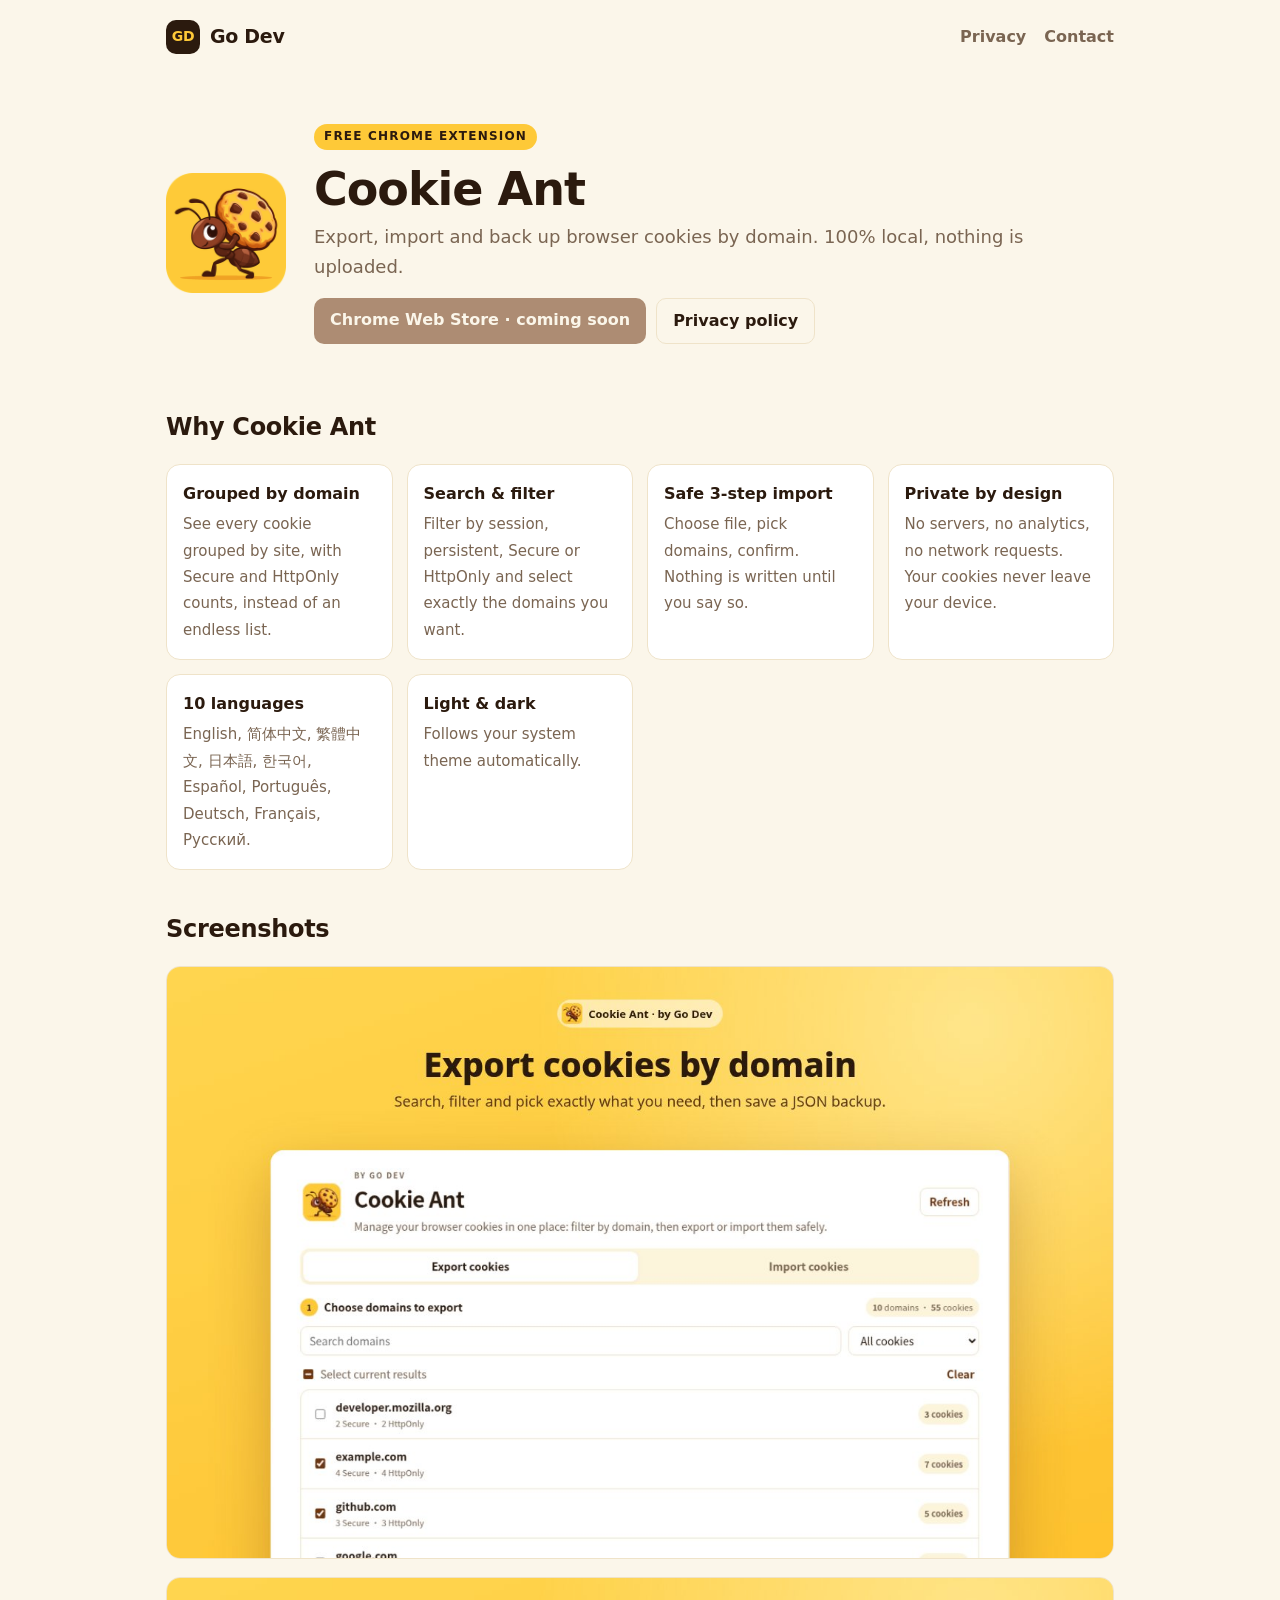
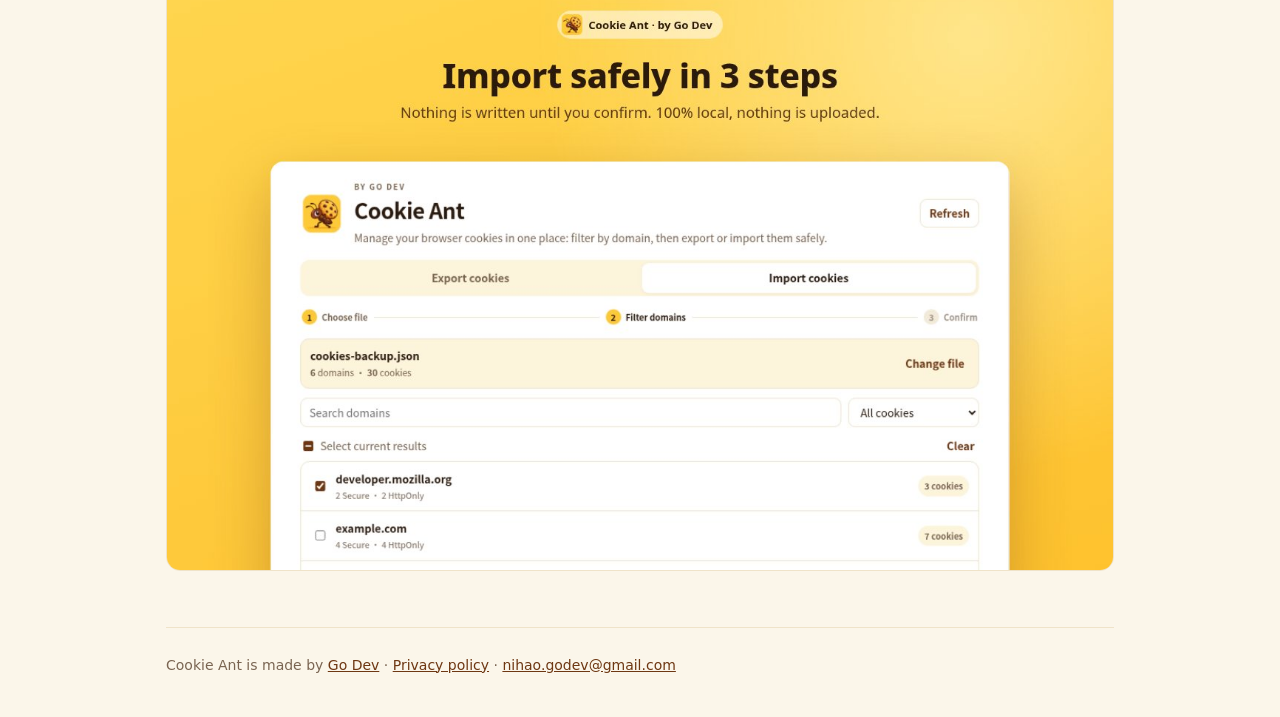
==== cookie-ant/index.html @ fe22927f "Go Dev site with Cookie Ant page and privacy policy" ====
<!doctype html>
<html lang="en">
<head>
  <meta charset="UTF-8">
  <meta name="viewport" content="width=device-width, initial-scale=1.0">
  <title>Cookie Ant – Export &amp; Import Cookies</title>
  <meta name="description" content="Cookie Ant is a free Chrome extension to export, import and back up cookies by domain. 100% local, nothing uploaded. By Go Dev.">
  <meta property="og:title" content="Cookie Ant – Export & Import Cookies">
  <meta property="og:description" content="Export, import and back up cookies by domain. 100% local. By Go Dev.">
  <meta property="og:image" content="https://nihao-godev.github.io/assets/og-cookie-ant.jpg">
  <link rel="icon" href="../assets/cookie-ant.png">
  <link rel="stylesheet" href="../assets/site.css">
</head>
<body>
<div class="wrap">
  <header class="nav">
    <a class="logo" href="../"><b>GD</b>Go Dev</a>
    <nav><a href="privacy.html">Privacy</a><a href="mailto:nihao.godev@gmail.com">Contact</a></nav>
  </header>

  <section class="product-hero">
    <img src="../assets/cookie-ant.png" alt="Cookie Ant logo">
    <div>
      <span class="eyebrow">Free Chrome extension</span>
      <h1 style="margin:0 0 8px;font-size:clamp(32px,5vw,46px);letter-spacing:-1px;line-height:1.1">Cookie Ant</h1>
      <p style="margin:0 0 16px;color:var(--muted);font-size:18px">Export, import and back up browser cookies by domain. 100% local, nothing is uploaded.</p>
      <div class="btns"><a id="install" class="btn disabled" href="#">Chrome Web Store · coming soon</a><a class="btn ghost" href="privacy.html">Privacy policy</a></div>
    </div>
  </section>

  <h2>Why Cookie Ant</h2>
  <ul class="features">
    <li><b>Grouped by domain</b><span>See every cookie grouped by site, with Secure and HttpOnly counts, instead of an endless list.</span></li>
    <li><b>Search &amp; filter</b><span>Filter by session, persistent, Secure or HttpOnly and select exactly the domains you want.</span></li>
    <li><b>Safe 3-step import</b><span>Choose file, pick domains, confirm. Nothing is written until you say so.</span></li>
    <li><b>Private by design</b><span>No servers, no analytics, no network requests. Your cookies never leave your device.</span></li>
    <li><b>10 languages</b><span>English, 简体中文, 繁體中文, 日本語, 한국어, Español, Português, Deutsch, Français, Русский.</span></li>
    <li><b>Light &amp; dark</b><span>Follows your system theme automatically.</span></li>
  </ul>

  <h2>Screenshots</h2>
  <div class="shots">
    <img src="../assets/cookie-ant-export.jpg" alt="Exporting cookies by domain" loading="lazy">
    <img src="../assets/cookie-ant-import.jpg" alt="Importing cookies in three steps" loading="lazy">
  </div>

  <footer>Cookie Ant is made by <a href="../">Go Dev</a> · <a href="privacy.html">Privacy policy</a> · <a href="mailto:nihao.godev@gmail.com">nihao.godev@gmail.com</a></footer>
</div>
</body>
</html>
---- assets/site.css ----
:root{--bg:#fbf6ea;--card:#fff;--ink:#2b1a0e;--muted:#7a6552;--line:#efe3c9;--accent:#6e3712;--brand:#fec938;--soft:#fdf4dc}
@media (prefers-color-scheme:dark){:root{--bg:#16110c;--card:#211912;--ink:#f6ecdf;--muted:#b5a18c;--line:#3a2d21;--accent:#fec938;--soft:#2b2118}}
*{box-sizing:border-box}
body{margin:0;background:var(--bg);color:var(--ink);font:16px/1.65 system-ui,-apple-system,"Segoe UI","Noto Sans","Noto Sans SC",sans-serif}
a{color:var(--accent)}
.wrap{max-width:980px;margin:0 auto;padding:0 16px}
header.nav{display:flex;align-items:center;justify-content:space-between;padding:20px 0}
.logo{display:flex;align-items:center;gap:10px;color:var(--ink);text-decoration:none;font-weight:800;font-size:19px;letter-spacing:-.3px}
.logo b{display:grid;place-items:center;width:34px;height:34px;border-radius:10px;background:var(--ink);color:var(--brand);font-size:14px}
.nav nav a{margin-left:18px;color:var(--muted);text-decoration:none;font-weight:600}
.nav nav a:hover{color:var(--accent)}
.hero{padding:56px 0 40px}
.hero h1{margin:0 0 12px;font-size:clamp(34px,6vw,54px);line-height:1.08;letter-spacing:-1px}
.hero p{margin:0;max-width:620px;color:var(--muted);font-size:19px}
.eyebrow{display:inline-block;margin-bottom:14px;padding:3px 10px;border-radius:999px;background:var(--brand);color:#2b1a0e;font-size:12px;font-weight:800;letter-spacing:1.2px;text-transform:uppercase}
h2{margin:40px 0 16px;font-size:24px;letter-spacing:-.3px}
.grid{display:grid;grid-template-columns:repeat(auto-fill,minmax(280px,1fr));gap:18px}
.card{display:flex;flex-direction:column;gap:12px;padding:22px;border:1px solid var(--line);border-radius:18px;background:var(--card)}
.card .head{display:flex;align-items:center;gap:14px}
.card img{width:64px;height:64px}
.card h3{margin:0;font-size:20px}
.card p{margin:0;color:var(--muted)}
.btns{display:flex;flex-wrap:wrap;gap:10px;margin-top:auto}
.btn{display:inline-block;padding:9px 16px;border-radius:10px;background:var(--accent);color:var(--bg);font-weight:800;text-decoration:none}
.btn.ghost{background:transparent;border:1px solid var(--line);color:var(--ink)}
.btn.disabled{opacity:.55;pointer-events:none}
.features{display:grid;grid-template-columns:repeat(auto-fill,minmax(220px,1fr));gap:14px;padding:0;list-style:none}
.features li{padding:16px;border:1px solid var(--line);border-radius:14px;background:var(--card)}
.features b{display:block;margin-bottom:4px}
.features span{color:var(--muted);font-size:15px}
.shots img{display:block;width:100%;height:auto;margin-bottom:18px;border-radius:14px;border:1px solid var(--line)}
.product-hero{display:flex;align-items:center;gap:28px;padding:48px 0 24px}
.product-hero img{width:120px;height:120px;flex:none}
footer{margin-top:56px;padding:26px 0 40px;border-top:1px solid var(--line);color:var(--muted);font-size:14px}
@media (max-width:600px){.product-hero{flex-direction:column;align-items:flex-start}.nav nav a{margin-left:12px}}
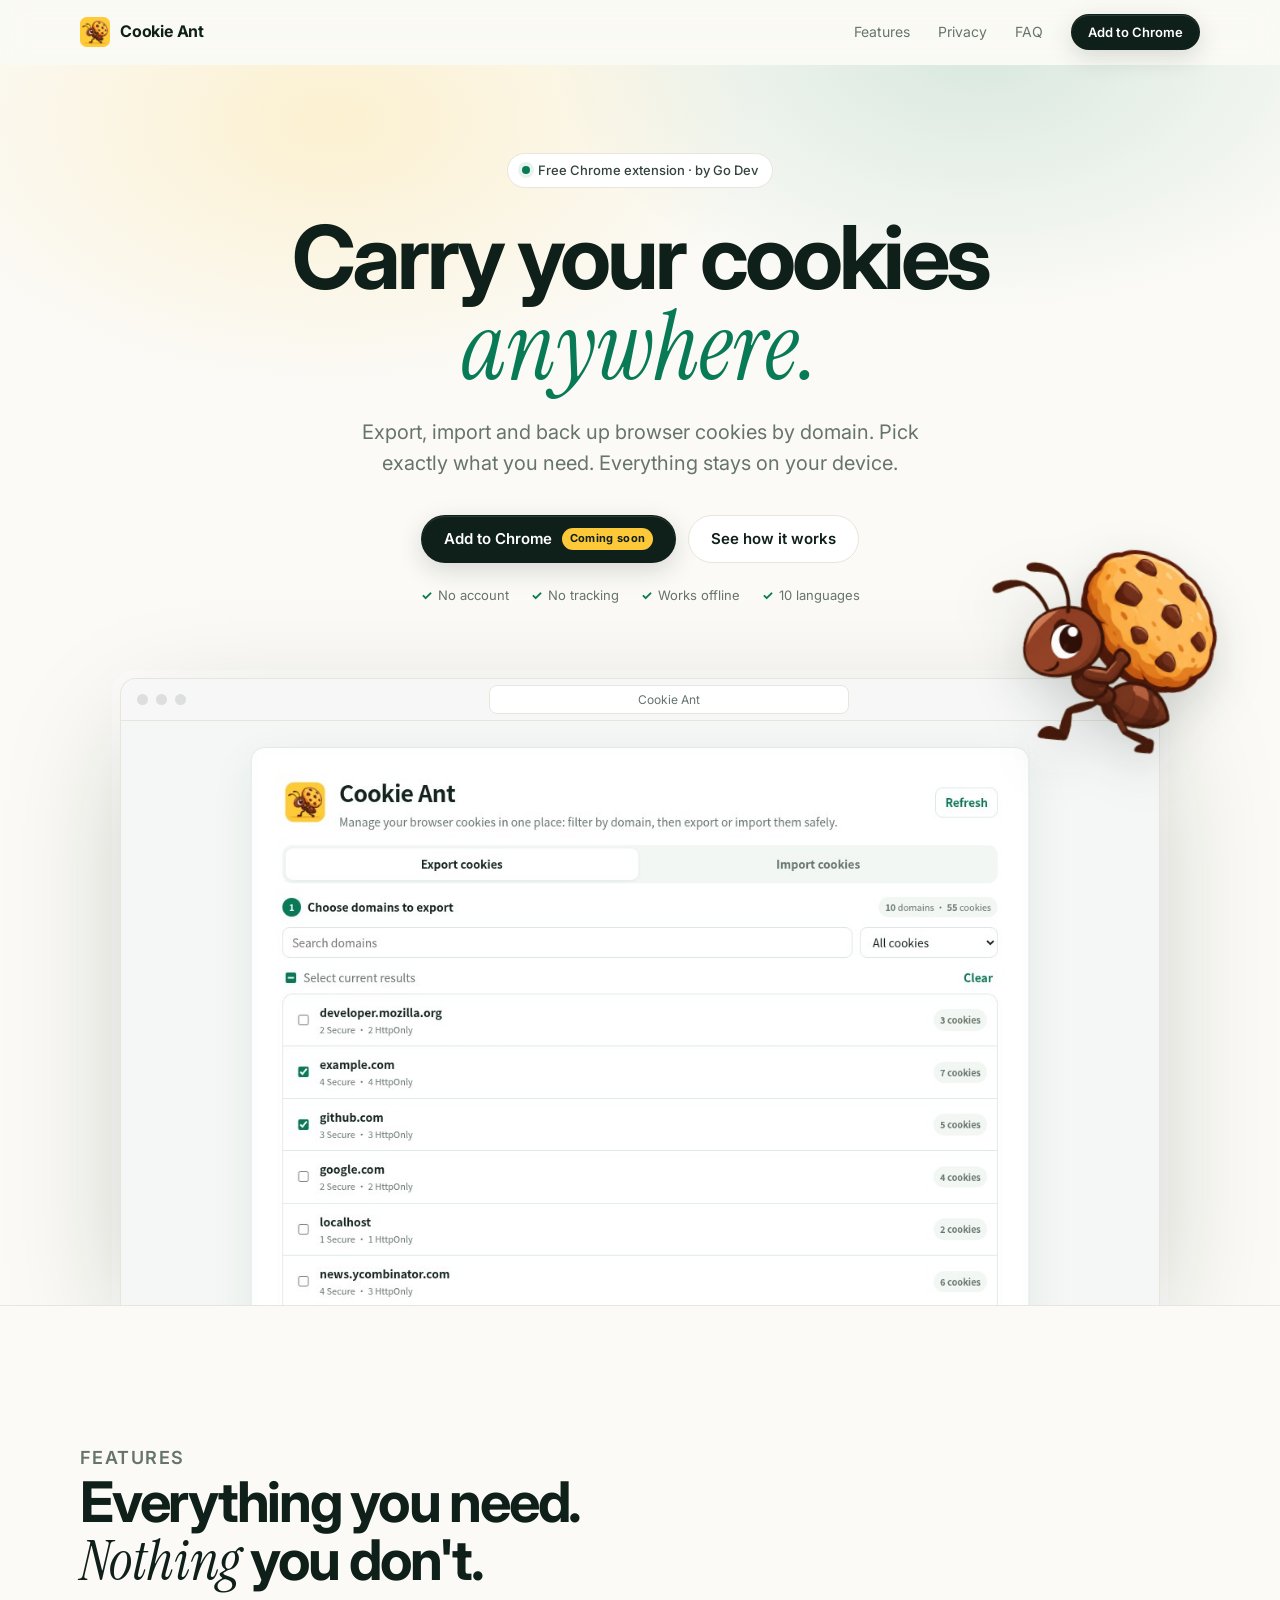
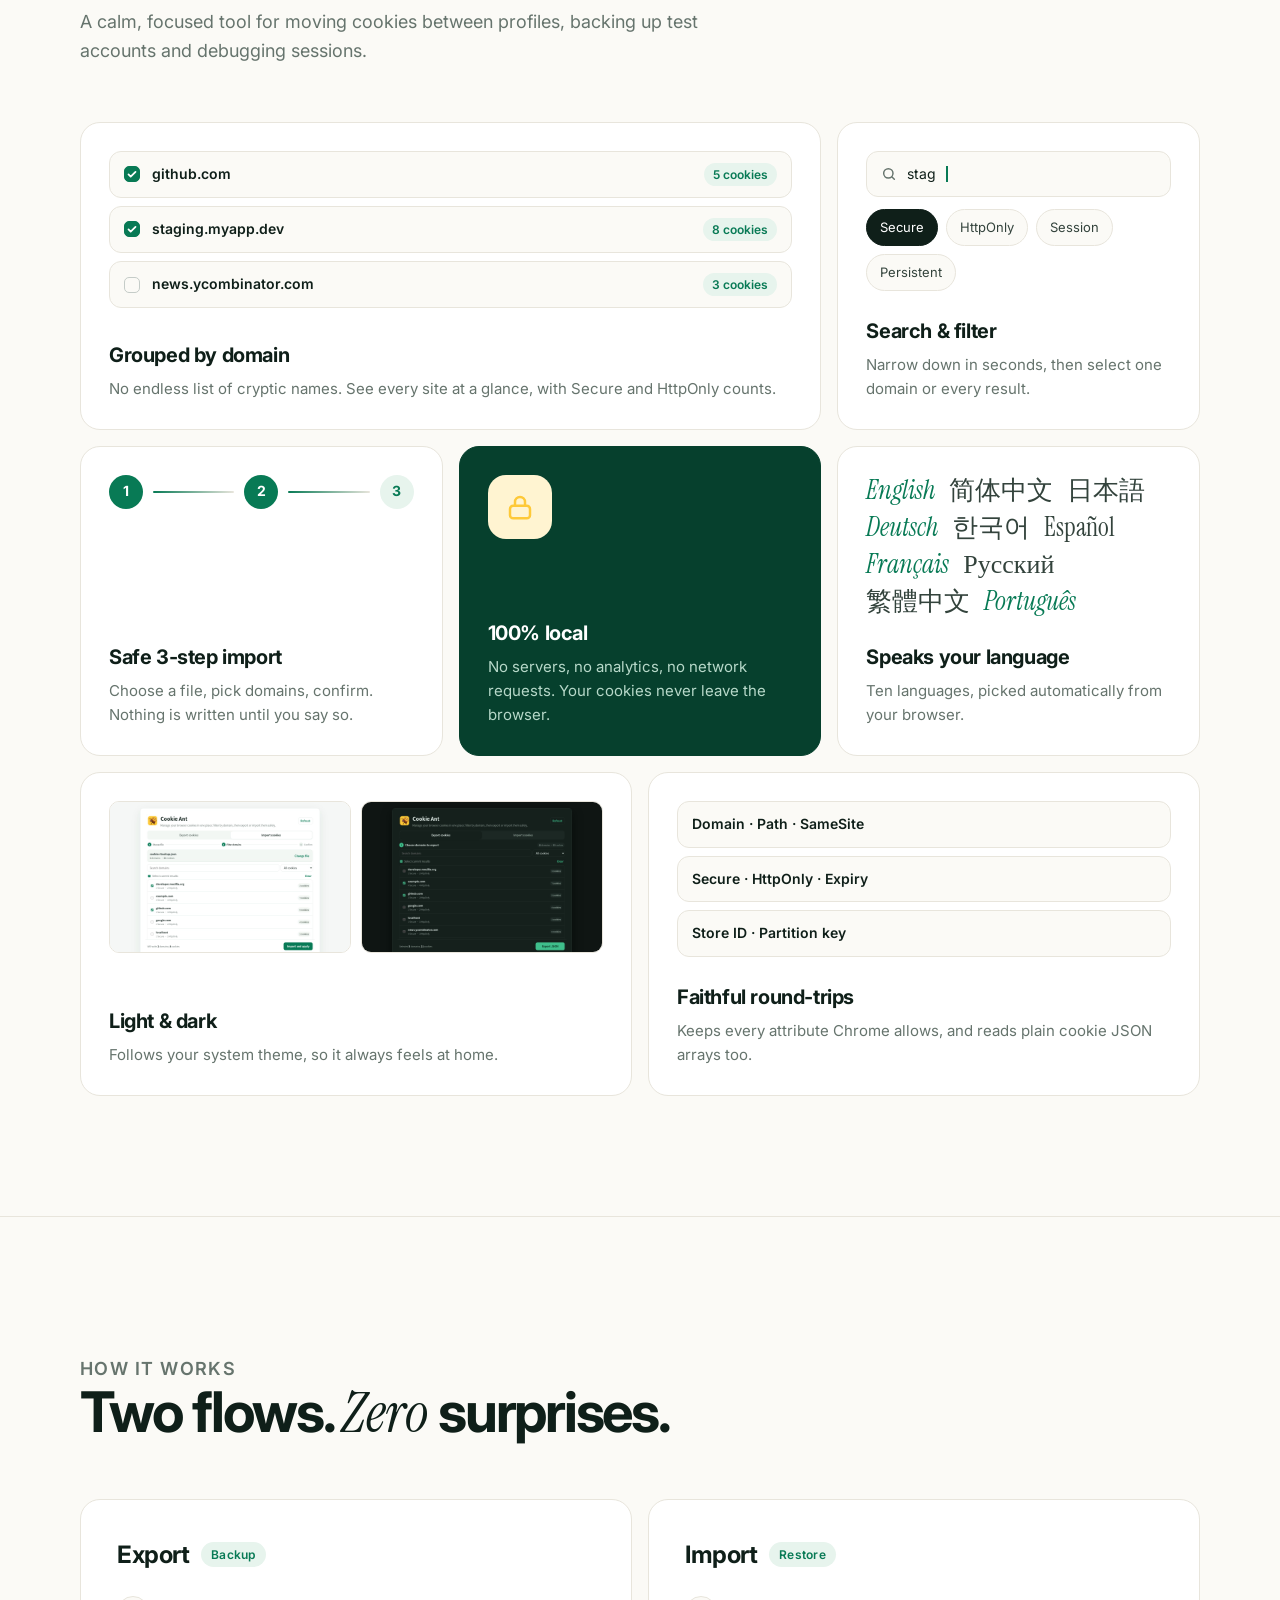
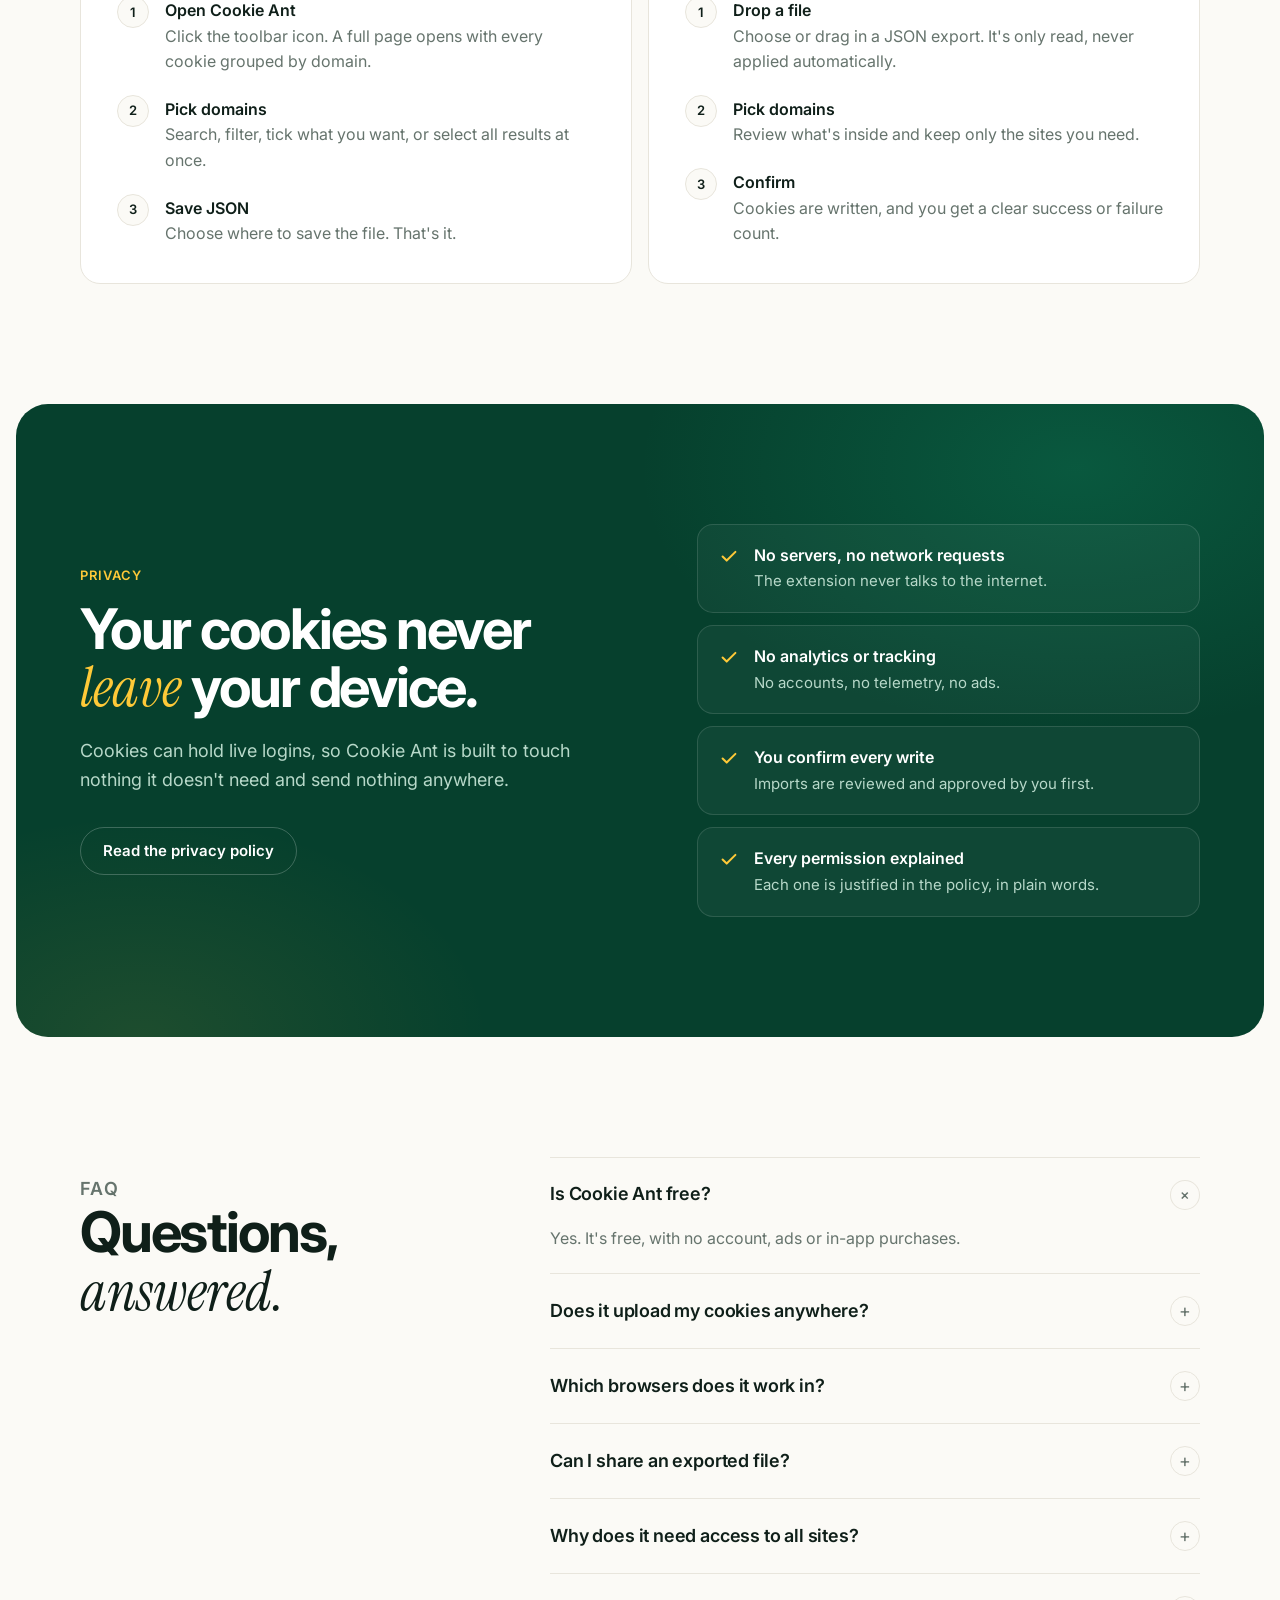
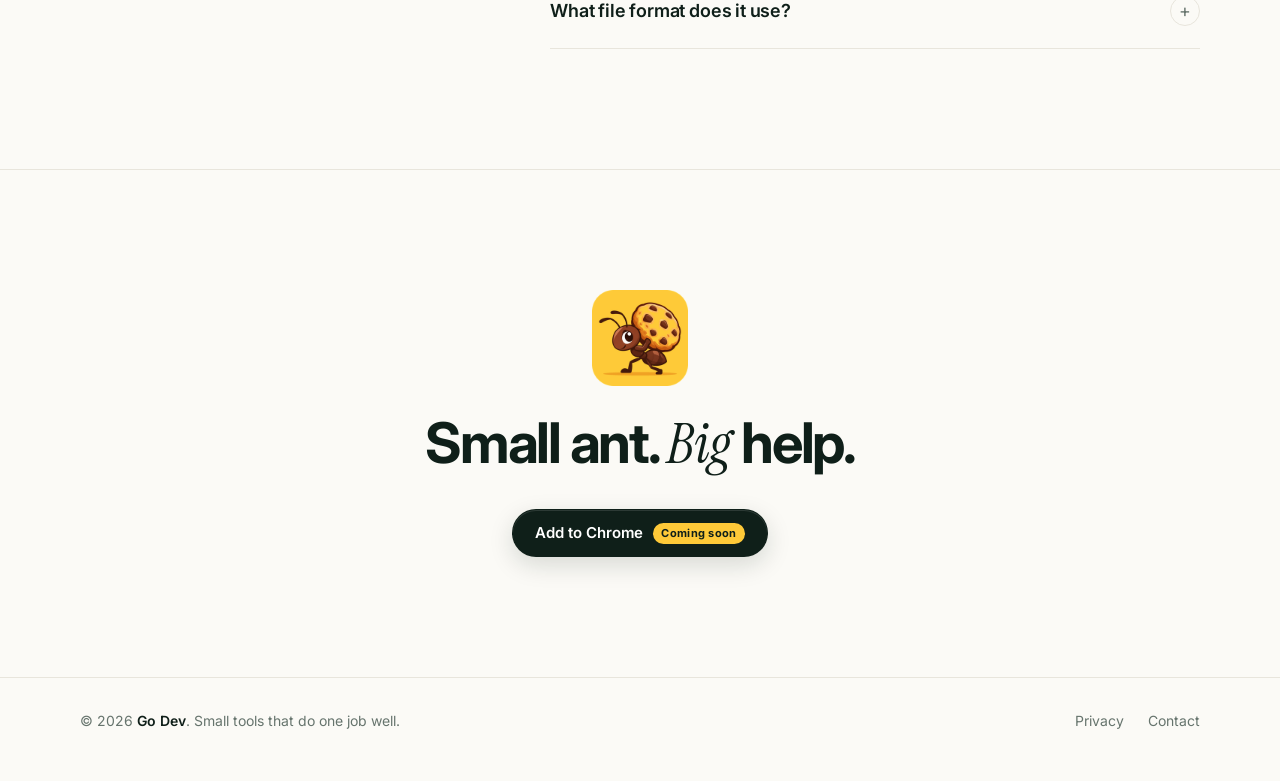
==== commit 08cbb169: "Redirect root to Cookie Ant; redesign product and privacy pages" ====
--- a/cookie-ant/index.html
+++ b/cookie-ant/index.html
@@ -3,48 +3,215 @@
 <head>
   <meta charset="UTF-8">
   <meta name="viewport" content="width=device-width, initial-scale=1.0">
-  <title>Cookie Ant – Export &amp; Import Cookies</title>
-  <meta name="description" content="Cookie Ant is a free Chrome extension to export, import and back up cookies by domain. 100% local, nothing uploaded. By Go Dev.">
+  <title>Cookie Ant – Export &amp; Import Cookies for Chrome</title>
+  <meta name="description" content="Cookie Ant is a free Chrome extension to export, import and back up cookies by domain. Search, filter and pick exactly what you need. 100% local, nothing is uploaded.">
+  <link rel="canonical" href="https://nihao-godev.github.io/cookie-ant/">
+  <meta property="og:type" content="website">
   <meta property="og:title" content="Cookie Ant – Export & Import Cookies">
-  <meta property="og:description" content="Export, import and back up cookies by domain. 100% local. By Go Dev.">
+  <meta property="og:description" content="Export, import and back up cookies by domain. 100% local, nothing uploaded.">
   <meta property="og:image" content="https://nihao-godev.github.io/assets/og-cookie-ant.jpg">
+  <meta name="twitter:card" content="summary_large_image">
+  <meta name="theme-color" content="#fbfaf6">
   <link rel="icon" href="../assets/cookie-ant.png">
+  <link rel="preconnect" href="https://fonts.googleapis.com">
+  <link rel="preconnect" href="https://fonts.gstatic.com" crossorigin>
+  <link href="https://fonts.googleapis.com/css2?family=Inter:wght@400;500;600;700&family=Instrument+Serif:ital@0;1&display=swap" rel="stylesheet">
   <link rel="stylesheet" href="../assets/site.css">
 </head>
 <body>
-<div class="wrap">
-  <header class="nav">
-    <a class="logo" href="../"><b>GD</b>Go Dev</a>
-    <nav><a href="privacy.html">Privacy</a><a href="mailto:nihao.godev@gmail.com">Contact</a></nav>
+  <header class="nav" id="nav">
+    <div class="container">
+      <a class="brand" href="./"><img src="../assets/cookie-ant.png" alt="">Cookie Ant</a>
+      <nav class="nav-links">
+        <a href="#features">Features</a>
+        <a href="#privacy">Privacy</a>
+        <a href="#faq">FAQ</a>
+        <a class="btn btn-primary btn-sm install" href="#" aria-disabled="true">Add to Chrome</a>
+      </nav>
+    </div>
   </header>
 
-  <section class="product-hero">
-    <img src="../assets/cookie-ant.png" alt="Cookie Ant logo">
-    <div>
-      <span class="eyebrow">Free Chrome extension</span>
-      <h1 style="margin:0 0 8px;font-size:clamp(32px,5vw,46px);letter-spacing:-1px;line-height:1.1">Cookie Ant</h1>
-      <p style="margin:0 0 16px;color:var(--muted);font-size:18px">Export, import and back up browser cookies by domain. 100% local, nothing is uploaded.</p>
-      <div class="btns"><a id="install" class="btn disabled" href="#">Chrome Web Store · coming soon</a><a class="btn ghost" href="privacy.html">Privacy policy</a></div>
+  <main>
+    <section class="hero">
+      <div class="container">
+        <span class="eyebrow"><span class="dot"></span>Free Chrome extension · by Go Dev</span>
+        <h1>Carry your cookies <em class="serif">anywhere.</em></h1>
+        <p class="lede">Export, import and back up browser cookies by domain. Pick exactly what you need. Everything stays on your device.</p>
+        <div class="actions">
+          <a class="btn btn-primary install" href="#" aria-disabled="true">Add to Chrome <span class="soon">Coming soon</span></a>
+          <a class="btn btn-ghost" href="#how">See how it works</a>
+        </div>
+        <div class="trust"><span>No account</span><span>No tracking</span><span>Works offline</span><span>10 languages</span></div>
+
+        <div class="stage">
+          <img class="mascot" src="../assets/ant.png" alt="Cookie Ant mascot carrying a cookie">
+          <div class="window">
+            <div class="window-bar"><i></i><i></i><i></i><span class="url">Cookie Ant</span></div>
+            <img src="../assets/shot-en-export.jpg" alt="Cookie Ant showing cookies grouped by domain, ready to export" width="1280" height="720">
+          </div>
+        </div>
+      </div>
+    </section>
+
+    <section id="features" class="band">
+      <div class="container">
+        <div class="section-head reveal">
+          <p class="kicker">Features</p>
+          <h2>Everything you need. <em class="serif">Nothing</em> you don't.</h2>
+          <p>A calm, focused tool for moving cookies between profiles, backing up test accounts and debugging sessions.</p>
+        </div>
+
+        <div class="bento">
+          <article class="card span-4 reveal">
+            <div class="viz rows">
+              <div class="row on"><span class="box"></span><b>github.com</b><small>5 cookies</small></div>
+              <div class="row on"><span class="box"></span><b>staging.myapp.dev</b><small>8 cookies</small></div>
+              <div class="row"><span class="box"></span><b>news.ycombinator.com</b><small>3 cookies</small></div>
+            </div>
+            <h3>Grouped by domain</h3>
+            <p>No endless list of cryptic names. See every site at a glance, with Secure and HttpOnly counts.</p>
+          </article>
+
+          <article class="card span-2 reveal">
+            <div class="viz">
+              <div class="search"><svg width="16" height="16" viewBox="0 0 24 24" fill="none" stroke="currentColor" stroke-width="2.2" stroke-linecap="round"><circle cx="11" cy="11" r="7"/><path d="M20 20l-3.5-3.5"/></svg><span style="color:var(--ink)">stag</span><span class="caret"></span></div>
+              <div class="chips"><span class="chip on">Secure</span><span class="chip">HttpOnly</span><span class="chip">Session</span><span class="chip">Persistent</span></div>
+            </div>
+            <h3>Search &amp; filter</h3>
+            <p>Narrow down in seconds, then select one domain or every result.</p>
+          </article>
+
+          <article class="card span-2 reveal">
+            <div class="viz steps-viz"><span class="on">1</span><i></i><span class="on">2</span><i></i><span>3</span></div>
+            <h3>Safe 3-step import</h3>
+            <p>Choose a file, pick domains, confirm. Nothing is written until you say so.</p>
+          </article>
+
+          <article class="card span-2 dark reveal">
+            <div class="viz lock">
+              <svg width="30" height="30" viewBox="0 0 24 24" fill="none" stroke="#fec938" stroke-width="2" stroke-linecap="round" stroke-linejoin="round"><rect x="4" y="11" width="16" height="10" rx="2.5"/><path d="M8 11V8a4 4 0 0 1 8 0v3"/></svg>
+            </div>
+            <h3>100% local</h3>
+            <p>No servers, no analytics, no network requests. Your cookies never leave the browser.</p>
+          </article>
+
+          <article class="card span-2 reveal">
+            <div class="viz langs"><span>English</span><span>简体中文</span><span>日本語</span><span>Deutsch</span><span>한국어</span><span>Español</span><span>Français</span><span>Русский</span><span>繁體中文</span><span>Português</span></div>
+            <h3>Speaks your language</h3>
+            <p>Ten languages, picked automatically from your browser.</p>
+          </article>
+
+          <article class="card span-3 reveal">
+            <div class="viz theme-viz">
+              <img src="../assets/shot-en-import.jpg" alt="Light theme" loading="lazy">
+              <img src="../assets/shot-en-dark.jpg" alt="Dark theme" loading="lazy">
+            </div>
+            <h3>Light &amp; dark</h3>
+            <p>Follows your system theme, so it always feels at home.</p>
+          </article>
+
+          <article class="card span-3 reveal">
+            <div class="viz rows">
+              <div class="row"><b>Domain · Path · SameSite</b></div>
+              <div class="row"><b>Secure · HttpOnly · Expiry</b></div>
+              <div class="row"><b>Store ID · Partition key</b></div>
+            </div>
+            <h3>Faithful round-trips</h3>
+            <p>Keeps every attribute Chrome allows, and reads plain cookie JSON arrays too.</p>
+          </article>
+        </div>
+      </div>
+    </section>
+
+    <section id="how" class="band">
+      <div class="container">
+        <div class="section-head reveal">
+          <p class="kicker">How it works</p>
+          <h2>Two flows. <em class="serif">Zero</em> surprises.</h2>
+        </div>
+        <div class="how">
+          <div class="how-col reveal">
+            <h3>Export <span class="tag">Backup</span></h3>
+            <ol>
+              <li><b>Open Cookie Ant</b>Click the toolbar icon. A full page opens with every cookie grouped by domain.</li>
+              <li><b>Pick domains</b>Search, filter, tick what you want, or select all results at once.</li>
+              <li><b>Save JSON</b>Choose where to save the file. That's it.</li>
+            </ol>
+          </div>
+          <div class="how-col reveal">
+            <h3>Import <span class="tag">Restore</span></h3>
+            <ol>
+              <li><b>Drop a file</b>Choose or drag in a JSON export. It's only read, never applied automatically.</li>
+              <li><b>Pick domains</b>Review what's inside and keep only the sites you need.</li>
+              <li><b>Confirm</b>Cookies are written, and you get a clear success or failure count.</li>
+            </ol>
+          </div>
+        </div>
+      </div>
+    </section>
+
+    <section id="privacy" class="privacy">
+      <div class="container">
+        <div class="reveal">
+          <p class="kicker">Privacy</p>
+          <h2>Your cookies never <em class="serif">leave</em> your device.</h2>
+          <p class="lead">Cookies can hold live logins, so Cookie Ant is built to touch nothing it doesn't need and send nothing anywhere.</p>
+          <a class="btn btn-ghost" href="privacy.html">Read the privacy policy</a>
+        </div>
+        <ul class="checks reveal">
+          <li><svg width="22" height="22" viewBox="0 0 24 24" fill="none" stroke="#fec938" stroke-width="2.2" stroke-linecap="round" stroke-linejoin="round"><path d="M5 12.5l4.5 4.5L19 7.5"/></svg><div><b>No servers, no network requests</b><span>The extension never talks to the internet.</span></div></li>
+          <li><svg width="22" height="22" viewBox="0 0 24 24" fill="none" stroke="#fec938" stroke-width="2.2" stroke-linecap="round" stroke-linejoin="round"><path d="M5 12.5l4.5 4.5L19 7.5"/></svg><div><b>No analytics or tracking</b><span>No accounts, no telemetry, no ads.</span></div></li>
+          <li><svg width="22" height="22" viewBox="0 0 24 24" fill="none" stroke="#fec938" stroke-width="2.2" stroke-linecap="round" stroke-linejoin="round"><path d="M5 12.5l4.5 4.5L19 7.5"/></svg><div><b>You confirm every write</b><span>Imports are reviewed and approved by you first.</span></div></li>
+          <li><svg width="22" height="22" viewBox="0 0 24 24" fill="none" stroke="#fec938" stroke-width="2.2" stroke-linecap="round" stroke-linejoin="round"><path d="M5 12.5l4.5 4.5L19 7.5"/></svg><div><b>Every permission explained</b><span>Each one is justified in the policy, in plain words.</span></div></li>
+        </ul>
+      </div>
+    </section>
+
+    <section id="faq">
+      <div class="container faq">
+        <div class="section-head reveal">
+          <p class="kicker">FAQ</p>
+          <h2>Questions, <em class="serif">answered.</em></h2>
+        </div>
+        <div class="reveal">
+          <details open><summary>Is Cookie Ant free?</summary><p>Yes. It's free, with no account, ads or in-app purchases.</p></details>
+          <details><summary>Does it upload my cookies anywhere?</summary><p>No. Everything happens inside your browser. The extension makes no network requests, and the only file it creates is the export you choose to save.</p></details>
+          <details><summary>Which browsers does it work in?</summary><p>Google Chrome, plus Chromium-based browsers that install from the Chrome Web Store, such as Microsoft Edge, Brave and Opera.</p></details>
+          <details><summary>Can I share an exported file?</summary><p>Please don't. Exported cookies can contain active login sessions, so anyone with the file may be able to sign in as you. Keep exports private and delete them when you're done.</p></details>
+          <details><summary>Why does it need access to all sites?</summary><p>Chrome only lets an extension read or write cookies for sites it has access to. You decide which sites to export or import, so it needs access to all of them. It never reads page content or injects scripts.</p></details>
+          <details><summary>What file format does it use?</summary><p>A readable JSON file. Imports also accept plain JSON arrays of cookies from other tools.</p></details>
+        </div>
+      </div>
+    </section>
+
+    <section class="cta band">
+      <div class="container reveal">
+        <img src="../assets/cookie-ant.png" alt="">
+        <h2>Small ant. <em class="serif">Big</em> help.</h2>
+        <div class="actions">
+          <a class="btn btn-primary install" href="#" aria-disabled="true">Add to Chrome <span class="soon">Coming soon</span></a>
+        </div>
+      </div>
+    </section>
+  </main>
+
+  <footer>
+    <div class="container">
+      <span>© 2026 <span class="godev">Go Dev</span>. Small tools that do one job well.</span>
+      <nav><a href="privacy.html">Privacy</a><a href="mailto:nihao.godev@gmail.com">Contact</a></nav>
     </div>
-  </section>
-
-  <h2>Why Cookie Ant</h2>
-  <ul class="features">
-    <li><b>Grouped by domain</b><span>See every cookie grouped by site, with Secure and HttpOnly counts, instead of an endless list.</span></li>
-    <li><b>Search &amp; filter</b><span>Filter by session, persistent, Secure or HttpOnly and select exactly the domains you want.</span></li>
-    <li><b>Safe 3-step import</b><span>Choose file, pick domains, confirm. Nothing is written until you say so.</span></li>
-    <li><b>Private by design</b><span>No servers, no analytics, no network requests. Your cookies never leave your device.</span></li>
-    <li><b>10 languages</b><span>English, 简体中文, 繁體中文, 日本語, 한국어, Español, Português, Deutsch, Français, Русский.</span></li>
-    <li><b>Light &amp; dark</b><span>Follows your system theme automatically.</span></li>
-  </ul>
-
-  <h2>Screenshots</h2>
-  <div class="shots">
-    <img src="../assets/cookie-ant-export.jpg" alt="Exporting cookies by domain" loading="lazy">
-    <img src="../assets/cookie-ant-import.jpg" alt="Importing cookies in three steps" loading="lazy">
-  </div>
-
-  <footer>Cookie Ant is made by <a href="../">Go Dev</a> · <a href="privacy.html">Privacy policy</a> · <a href="mailto:nihao.godev@gmail.com">nihao.godev@gmail.com</a></footer>
-</div>
+  </footer>
+
+  <script>
+    const STORE_URL = "";
+    document.querySelectorAll(".install").forEach(a => {
+      if (STORE_URL) { a.href = STORE_URL; a.removeAttribute("aria-disabled"); a.querySelector(".soon")?.remove(); }
+      else a.addEventListener("click", e => e.preventDefault());
+    });
+    const nav = document.getElementById("nav");
+    addEventListener("scroll", () => nav.classList.toggle("scrolled", scrollY > 8), { passive: true });
+    const io = new IntersectionObserver(es => es.forEach(e => { if (e.isIntersecting) { e.target.classList.add("in"); io.unobserve(e.target); } }), { threshold: .12 });
+    document.querySelectorAll(".reveal").forEach(el => io.observe(el));
+  </script>
 </body>
 </html>
--- a/assets/site.css
+++ b/assets/site.css
@@ -1,35 +1,194 @@
-:root{--bg:#fbf6ea;--card:#fff;--ink:#2b1a0e;--muted:#7a6552;--line:#efe3c9;--accent:#6e3712;--brand:#fec938;--soft:#fdf4dc}
-@media (prefers-color-scheme:dark){:root{--bg:#16110c;--card:#211912;--ink:#f6ecdf;--muted:#b5a18c;--line:#3a2d21;--accent:#fec938;--soft:#2b2118}}
-*{box-sizing:border-box}
-body{margin:0;background:var(--bg);color:var(--ink);font:16px/1.65 system-ui,-apple-system,"Segoe UI","Noto Sans","Noto Sans SC",sans-serif}
-a{color:var(--accent)}
-.wrap{max-width:980px;margin:0 auto;padding:0 16px}
-header.nav{display:flex;align-items:center;justify-content:space-between;padding:20px 0}
-.logo{display:flex;align-items:center;gap:10px;color:var(--ink);text-decoration:none;font-weight:800;font-size:19px;letter-spacing:-.3px}
-.logo b{display:grid;place-items:center;width:34px;height:34px;border-radius:10px;background:var(--ink);color:var(--brand);font-size:14px}
-.nav nav a{margin-left:18px;color:var(--muted);text-decoration:none;font-weight:600}
-.nav nav a:hover{color:var(--accent)}
-.hero{padding:56px 0 40px}
-.hero h1{margin:0 0 12px;font-size:clamp(34px,6vw,54px);line-height:1.08;letter-spacing:-1px}
-.hero p{margin:0;max-width:620px;color:var(--muted);font-size:19px}
-.eyebrow{display:inline-block;margin-bottom:14px;padding:3px 10px;border-radius:999px;background:var(--brand);color:#2b1a0e;font-size:12px;font-weight:800;letter-spacing:1.2px;text-transform:uppercase}
-h2{margin:40px 0 16px;font-size:24px;letter-spacing:-.3px}
-.grid{display:grid;grid-template-columns:repeat(auto-fill,minmax(280px,1fr));gap:18px}
-.card{display:flex;flex-direction:column;gap:12px;padding:22px;border:1px solid var(--line);border-radius:18px;background:var(--card)}
-.card .head{display:flex;align-items:center;gap:14px}
-.card img{width:64px;height:64px}
-.card h3{margin:0;font-size:20px}
-.card p{margin:0;color:var(--muted)}
-.btns{display:flex;flex-wrap:wrap;gap:10px;margin-top:auto}
-.btn{display:inline-block;padding:9px 16px;border-radius:10px;background:var(--accent);color:var(--bg);font-weight:800;text-decoration:none}
-.btn.ghost{background:transparent;border:1px solid var(--line);color:var(--ink)}
-.btn.disabled{opacity:.55;pointer-events:none}
-.features{display:grid;grid-template-columns:repeat(auto-fill,minmax(220px,1fr));gap:14px;padding:0;list-style:none}
-.features li{padding:16px;border:1px solid var(--line);border-radius:14px;background:var(--card)}
-.features b{display:block;margin-bottom:4px}
-.features span{color:var(--muted);font-size:15px}
-.shots img{display:block;width:100%;height:auto;margin-bottom:18px;border-radius:14px;border:1px solid var(--line)}
-.product-hero{display:flex;align-items:center;gap:28px;padding:48px 0 24px}
-.product-hero img{width:120px;height:120px;flex:none}
-footer{margin-top:56px;padding:26px 0 40px;border-top:1px solid var(--line);color:var(--muted);font-size:14px}
-@media (max-width:600px){.product-hero{flex-direction:column;align-items:flex-start}.nav nav a{margin-left:12px}}
+:root {
+  color-scheme: light;
+  --bg: #fbfaf6;
+  --surface: #ffffff;
+  --ink: #0f1f19;
+  --ink-2: #33433c;
+  --muted: #66746d;
+  --line: #e8e5dc;
+  --green: #087a55;
+  --green-deep: #06402d;
+  --green-tint: #e7f4ed;
+  --yellow: #fec938;
+  --yellow-tint: #fff4d1;
+  --radius: 20px;
+  --serif: "Instrument Serif", Georgia, serif;
+  --sans: "Inter", ui-sans-serif, system-ui, -apple-system, "Segoe UI", sans-serif;
+}
+* { box-sizing: border-box; }
+html { scroll-behavior: smooth; }
+body { margin: 0; background: var(--bg); color: var(--ink); font: 16px/1.6 var(--sans); -webkit-font-smoothing: antialiased; }
+img { max-width: 100%; display: block; }
+a { color: inherit; }
+.container { width: min(1120px, 100% - 32px); margin-inline: auto; }
+em.serif { font-family: var(--serif); font-style: italic; font-weight: 400; letter-spacing: 0; }
+
+/* nav */
+.nav { position: sticky; top: 0; z-index: 10; backdrop-filter: saturate(1.4) blur(14px); background: color-mix(in srgb, var(--bg) 80%, transparent); border-bottom: 1px solid transparent; transition: border-color .2s; }
+.nav.scrolled { border-bottom-color: var(--line); }
+.nav .container { display: flex; align-items: center; justify-content: space-between; height: 64px; }
+.brand { display: flex; align-items: center; gap: 10px; font-weight: 700; letter-spacing: -.2px; text-decoration: none; }
+.brand img { width: 30px; height: 30px; }
+.nav-links { display: flex; align-items: center; gap: 28px; font-size: 14px; }
+.nav-links a { color: var(--muted); text-decoration: none; transition: color .15s; }
+.nav-links a:hover { color: var(--ink); }
+.nav-links a.btn-primary { color: #fff; }
+
+/* buttons */
+.btn { display: inline-flex; align-items: center; gap: 10px; height: 48px; padding: 0 22px; border-radius: 999px; font-weight: 600; font-size: 15px; text-decoration: none; border: 1px solid transparent; transition: transform .15s, box-shadow .15s, background .15s; }
+.btn:hover { transform: translateY(-1px); }
+.btn-primary { background: var(--ink); color: #fff; box-shadow: 0 1px 0 #ffffff1f inset, 0 8px 24px #0f1f1926; }
+.btn-primary .soon { padding: 2px 8px; border-radius: 999px; background: var(--yellow); color: var(--ink); font-size: 11px; font-weight: 700; letter-spacing: .3px; }
+.btn-ghost { border-color: var(--line); background: var(--surface); color: var(--ink); }
+.btn-sm { height: 36px; padding: 0 16px; font-size: 13px; }
+.btn[aria-disabled="true"] { cursor: default; }
+.btn[aria-disabled="true"]:hover { transform: none; }
+
+/* hero */
+.hero { position: relative; padding: 88px 0 0; text-align: center; overflow: hidden; }
+.hero::before { content: ""; position: absolute; inset: -20% -10% auto; height: 760px; background: radial-gradient(40% 50% at 30% 40%, #fec93833, transparent 70%), radial-gradient(40% 50% at 72% 30%, #087a5524, transparent 70%); pointer-events: none; }
+.hero > * { position: relative; }
+.eyebrow { display: inline-flex; align-items: center; gap: 8px; padding: 6px 14px 6px 8px; border: 1px solid var(--line); border-radius: 999px; background: var(--surface); color: var(--ink-2); font-size: 13px; font-weight: 500; }
+.eyebrow .dot { width: 8px; height: 8px; border-radius: 50%; background: var(--green); box-shadow: 0 0 0 4px var(--green-tint); margin-left: 6px; }
+.hero h1 { margin: 26px auto 0; max-width: 820px; font-size: clamp(44px, 7.4vw, 88px); line-height: .98; font-weight: 700; letter-spacing: -0.045em; }
+.hero h1 em.serif { font-size: 1.08em; color: var(--green); }
+.hero .lede { margin: 24px auto 0; max-width: 580px; color: var(--muted); font-size: clamp(17px, 2vw, 20px); line-height: 1.55; }
+.hero .actions { display: flex; flex-wrap: wrap; justify-content: center; gap: 12px; margin-top: 36px; }
+.trust { display: flex; flex-wrap: wrap; justify-content: center; gap: 8px 22px; margin-top: 22px; color: var(--muted); font-size: 13px; }
+.trust span::before { content: "✓"; margin-right: 6px; color: var(--green); font-weight: 700; }
+
+/* product window */
+.stage { position: relative; width: min(1040px, 100%); margin: 72px auto 0; }
+.window { position: relative; border: 1px solid var(--line); border-radius: 16px 16px 0 0; border-bottom: 0; overflow: hidden; background: #eef1ef; box-shadow: 0 -2px 0 #fff inset, 0 40px 120px -20px #0f1f1940, 0 0 0 8px #ffffff80; }
+.window-bar { display: flex; align-items: center; gap: 8px; height: 42px; padding: 0 16px; background: #f6f7f6; border-bottom: 1px solid var(--line); }
+.window-bar i { width: 11px; height: 11px; border-radius: 50%; background: #dcdfdd; }
+.window-bar .url { flex: 1; max-width: 360px; margin: 0 auto; padding: 4px 12px; border-radius: 8px; background: #fff; border: 1px solid var(--line); color: var(--muted); font-size: 12px; text-align: center; white-space: nowrap; overflow: hidden; text-overflow: ellipsis; }
+.window img { width: 100%; height: auto; aspect-ratio: 1280 / 720; object-fit: cover; object-position: top; }
+.mascot { position: absolute; z-index: 2; top: -132px; right: -56px; width: 230px; transform: rotate(6deg); filter: drop-shadow(0 18px 24px #0f1f192e); animation: carry 5s ease-in-out infinite; }
+@keyframes carry { 50% { transform: rotate(4deg) translateY(-8px); } }
+@media (prefers-reduced-motion: reduce) { .mascot { animation: none; } html { scroll-behavior: auto; } }
+
+/* sections */
+section { padding: 120px 0; }
+.section-head { max-width: 640px; margin-bottom: 56px; }
+.kicker { margin: 0 0 14px; color: var(--green); font-size: 13px; font-weight: 600; letter-spacing: .08em; text-transform: uppercase; }
+h2 { margin: 0; font-size: clamp(34px, 4.6vw, 56px); line-height: 1.04; font-weight: 700; letter-spacing: -0.04em; }
+.section-head p { margin: 18px 0 0; color: var(--muted); font-size: 18px; }
+.band { border-top: 1px solid var(--line); }
+
+/* bento */
+.bento { display: grid; grid-template-columns: repeat(6, 1fr); gap: 16px; }
+.card { position: relative; display: flex; flex-direction: column; min-height: 300px; padding: 28px; border: 1px solid var(--line); border-radius: var(--radius); background: var(--surface); overflow: hidden; }
+.card h3 { margin: auto 0 6px; font-size: 20px; letter-spacing: -.02em; }
+.card p { margin: 0; color: var(--muted); font-size: 15px; }
+.span-4 { grid-column: span 4; } .span-3 { grid-column: span 3; } .span-2 { grid-column: span 2; }
+.viz { margin-bottom: 24px; }
+.rows { display: grid; gap: 8px; }
+.row { display: flex; align-items: center; gap: 12px; padding: 11px 14px; border: 1px solid var(--line); border-radius: 12px; background: var(--bg); font-size: 14px; }
+.row .box { width: 16px; height: 16px; border-radius: 5px; border: 1.5px solid #c5ccc8; flex: none; }
+.row.on .box { border-color: var(--green); background: var(--green) url("data:image/svg+xml,%3Csvg xmlns='http://www.w3.org/2000/svg' viewBox='0 0 16 16'%3E%3Cpath d='M4 8.5l2.5 2.5L12 5.5' stroke='white' stroke-width='2' fill='none' stroke-linecap='round' stroke-linejoin='round'/%3E%3C/svg%3E") center/100%; }
+.row b { font-weight: 600; }
+.row small { margin-left: auto; white-space: nowrap; padding: 2px 9px; border-radius: 999px; background: var(--green-tint); color: var(--green); font-size: 12px; font-weight: 600; }
+.chips { display: flex; flex-wrap: wrap; gap: 8px; }
+.chip { padding: 7px 13px; border: 1px solid var(--line); border-radius: 999px; background: var(--bg); font-size: 13px; color: var(--ink-2); }
+.chip.on { border-color: var(--ink); background: var(--ink); color: #fff; }
+.search { display: flex; align-items: center; gap: 10px; margin-bottom: 12px; padding: 11px 14px; border: 1px solid var(--line); border-radius: 12px; background: var(--bg); color: var(--muted); font-size: 14px; }
+.search .caret { width: 1.5px; height: 16px; background: var(--green); animation: blink 1s steps(1) infinite; }
+@keyframes blink { 50% { opacity: 0; } }
+.steps-viz { display: flex; align-items: center; gap: 10px; }
+.steps-viz span { display: grid; place-items: center; width: 34px; height: 34px; border-radius: 50%; background: var(--green-tint); color: var(--green); font-weight: 700; font-size: 14px; }
+.steps-viz span.on { background: var(--green); color: #fff; }
+.steps-viz i { flex: 1; height: 2px; border-radius: 2px; background: linear-gradient(90deg, var(--green), var(--line)); }
+.lock { display: grid; place-items: center; width: 64px; height: 64px; border-radius: 18px; background: var(--yellow-tint); }
+.langs { display: flex; flex-wrap: wrap; gap: 6px 14px; font-family: var(--serif); font-size: 26px; line-height: 1.2; color: var(--ink-2); }
+.langs span:nth-child(3n+1) { color: var(--green); font-style: italic; }
+.theme-viz { display: grid; grid-template-columns: 1fr 1fr; gap: 10px; }
+.theme-viz img { border-radius: 10px; border: 1px solid var(--line); aspect-ratio: 16 / 10; object-fit: cover; object-position: 50% 0; }
+.card.dark { background: var(--green-deep); border-color: var(--green-deep); color: #fff; }
+.card.dark p { color: #b7d8c9; }
+
+/* how it works */
+.how { display: grid; grid-template-columns: 1fr 1fr; gap: 16px; }
+.how-col { padding: 36px; border: 1px solid var(--line); border-radius: var(--radius); background: var(--surface); }
+.how-col h3 { display: flex; align-items: center; gap: 12px; margin: 0 0 24px; font-size: 24px; letter-spacing: -.02em; }
+.how-col h3 .tag { padding: 3px 10px; border-radius: 999px; background: var(--green-tint); color: var(--green); font-size: 12px; font-weight: 600; letter-spacing: .02em; }
+.how-col ol { margin: 0; padding: 0; list-style: none; counter-reset: s; }
+.how-col li { position: relative; padding: 0 0 22px 48px; counter-increment: s; color: var(--muted); }
+.how-col li:last-child { padding-bottom: 0; }
+.how-col li::before { content: counter(s); position: absolute; left: 0; top: -2px; display: grid; place-items: center; width: 30px; height: 30px; border-radius: 50%; border: 1px solid var(--line); background: var(--bg); color: var(--ink); font-weight: 600; font-size: 13px; }
+.how-col li b { display: block; color: var(--ink); font-weight: 600; }
+
+/* privacy */
+.privacy { position: relative; margin: 0 16px; padding: 120px 0; border-radius: 32px; background: var(--green-deep); color: #fff; overflow: hidden; }
+.privacy::before { content: ""; position: absolute; inset: 0; background: radial-gradient(50% 60% at 85% 10%, #13a27340, transparent 70%), radial-gradient(40% 50% at 10% 100%, #fec93818, transparent 70%); }
+.privacy .container { position: relative; display: grid; grid-template-columns: 1.1fr 1fr; gap: 64px; align-items: center; }
+.privacy .kicker { color: var(--yellow); }
+.privacy h2 em.serif { color: var(--yellow); }
+.privacy p.lead { margin: 20px 0 32px; color: #b7d8c9; font-size: 18px; }
+.privacy .btn-ghost { background: transparent; border-color: #ffffff38; color: #fff; }
+.checks { display: grid; gap: 12px; margin: 0; padding: 0; list-style: none; }
+.checks li { display: flex; gap: 14px; padding: 18px 20px; border: 1px solid #ffffff1f; border-radius: 16px; background: #ffffff0a; }
+.checks svg { flex: none; margin-top: 2px; }
+.checks b { display: block; font-weight: 600; }
+.checks span { color: #b7d8c9; font-size: 15px; }
+
+/* faq */
+.faq { display: grid; grid-template-columns: 1fr 1.6fr; gap: 64px; }
+details { border-bottom: 1px solid var(--line); }
+details:first-child { border-top: 1px solid var(--line); }
+summary { display: flex; justify-content: space-between; align-items: center; gap: 16px; padding: 22px 0; font-size: 18px; font-weight: 600; letter-spacing: -.01em; cursor: pointer; list-style: none; }
+summary::-webkit-details-marker { display: none; }
+summary::after { content: "+"; flex: none; display: grid; place-items: center; width: 28px; height: 28px; border-radius: 50%; border: 1px solid var(--line); color: var(--muted); font-weight: 400; transition: transform .2s; }
+details[open] summary::after { transform: rotate(45deg); }
+details p { margin: -6px 0 22px; padding-right: 44px; color: var(--muted); }
+
+/* cta + footer */
+.cta { text-align: center; }
+.cta img { width: 96px; height: 96px; margin: 0 auto 28px; }
+.cta h2 { max-width: 720px; margin-inline: auto; }
+.cta .actions { display: flex; justify-content: center; gap: 12px; margin-top: 36px; flex-wrap: wrap; }
+footer { padding: 32px 0 48px; border-top: 1px solid var(--line); color: var(--muted); font-size: 14px; }
+footer .container { display: flex; flex-wrap: wrap; justify-content: space-between; gap: 16px; }
+footer nav { display: flex; gap: 24px; }
+footer a { text-decoration: none; }
+footer a:hover { color: var(--ink); }
+.godev { font-weight: 600; color: var(--ink); }
+
+/* reveal */
+.reveal { opacity: 0; transform: translateY(16px); transition: opacity .7s ease, transform .7s ease; }
+.reveal.in { opacity: 1; transform: none; }
+@media (prefers-reduced-motion: reduce) { .reveal { opacity: 1; transform: none; transition: none; } }
+
+/* responsive */
+@media (max-width: 900px) {
+  .span-4, .span-3, .span-2 { grid-column: span 6; }
+  .card { min-height: 0; }
+  .card h3 { margin-top: 0; }
+  .how, .privacy .container, .faq { grid-template-columns: 1fr; gap: 32px; }
+  .mascot { width: 150px; top: -92px; right: -8px; }
+  section { padding: 88px 0; }
+  .privacy { padding: 88px 0; }
+}
+@media (max-width: 600px) {
+  .nav-links a:not(.btn) { display: none; }
+  .hero { padding-top: 56px; }
+  .mascot { width: 110px; top: -66px; }
+  .how-col { padding: 26px; }
+  .privacy { margin: 0 8px; border-radius: 24px; }
+  details p { padding-right: 0; }
+}
+
+/* prose (privacy policy) */
+.prose { max-width: 720px; margin: 0 auto; padding: 72px 0 96px; }
+.prose h1 { margin: 0 0 8px; font-size: clamp(38px, 6vw, 60px); line-height: 1.02; letter-spacing: -0.04em; }
+.prose .meta { margin: 0 0 40px; color: var(--muted); }
+.prose h2 { margin: 40px 0 10px; font-size: 22px; letter-spacing: -.02em; }
+.prose p, .prose li { color: var(--ink-2); }
+.prose ul { padding-left: 20px; }
+.prose li { margin: 8px 0; }
+.prose code { padding: 1px 6px; border-radius: 6px; background: var(--green-tint); color: var(--green); font-size: .9em; }
+.prose .summary { padding: 20px 24px; border-radius: 16px; background: var(--green-tint); color: var(--ink); font-size: 17px; }
+.lang-switch { display: inline-flex; gap: 4px; padding: 4px; margin-bottom: 32px; border: 1px solid var(--line); border-radius: 999px; background: var(--surface); }
+.lang-switch a { padding: 5px 14px; border-radius: 999px; font-size: 13px; font-weight: 600; color: var(--muted); text-decoration: none; }
+.lang-switch a.on { background: var(--ink); color: #fff; }
+.divider { height: 1px; margin: 72px 0; background: var(--line); }
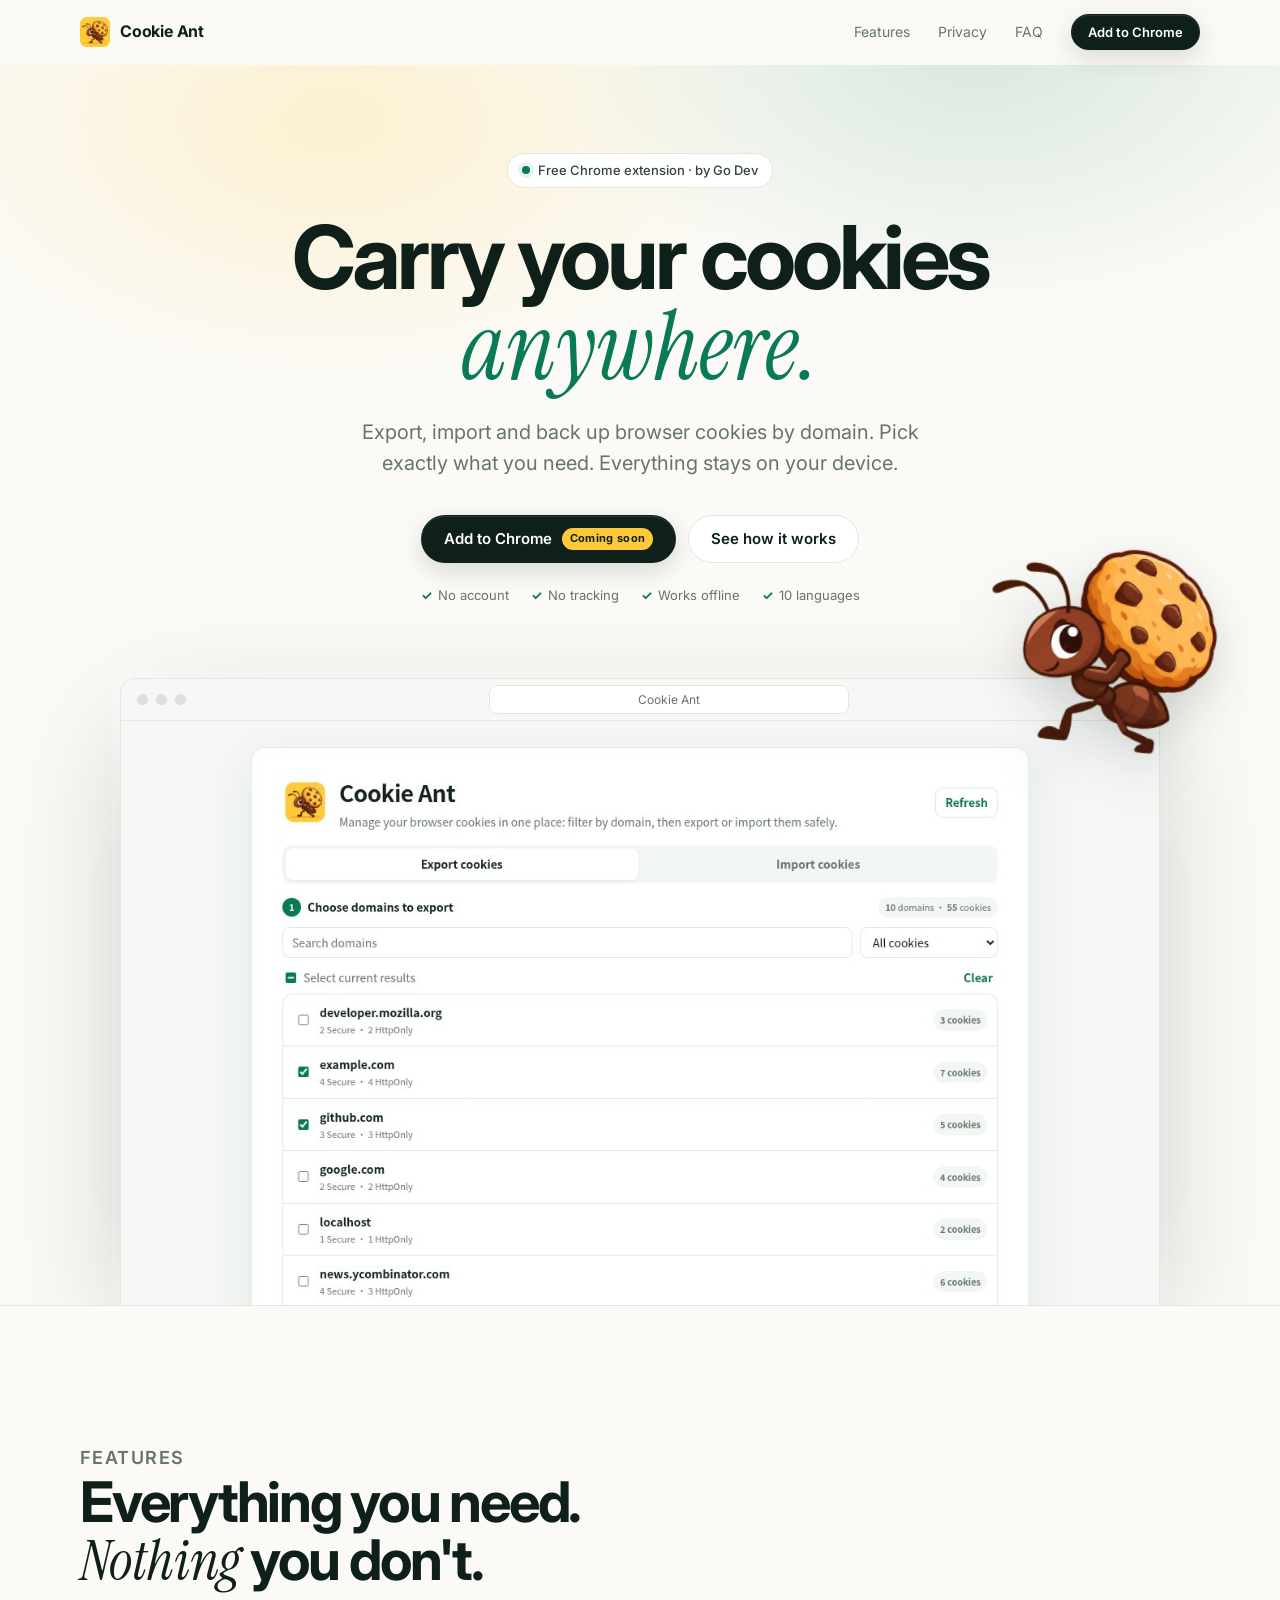
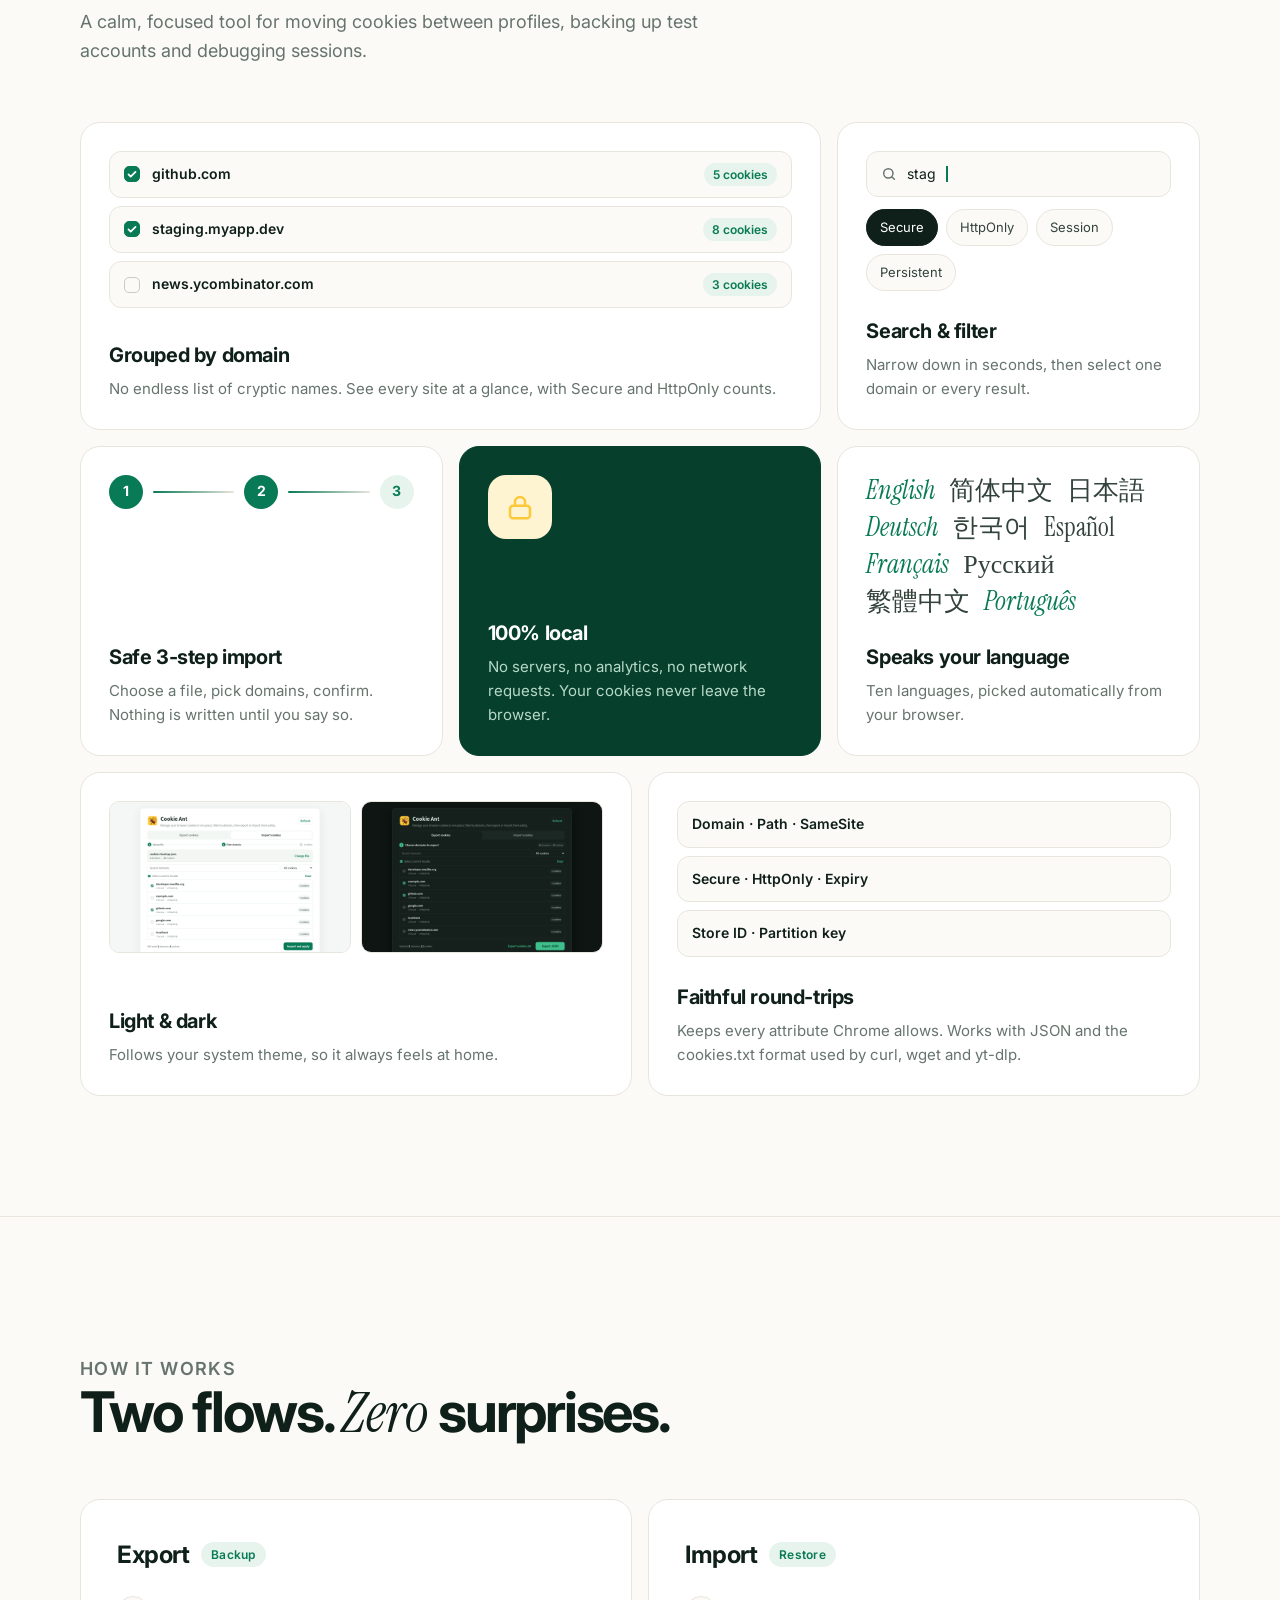
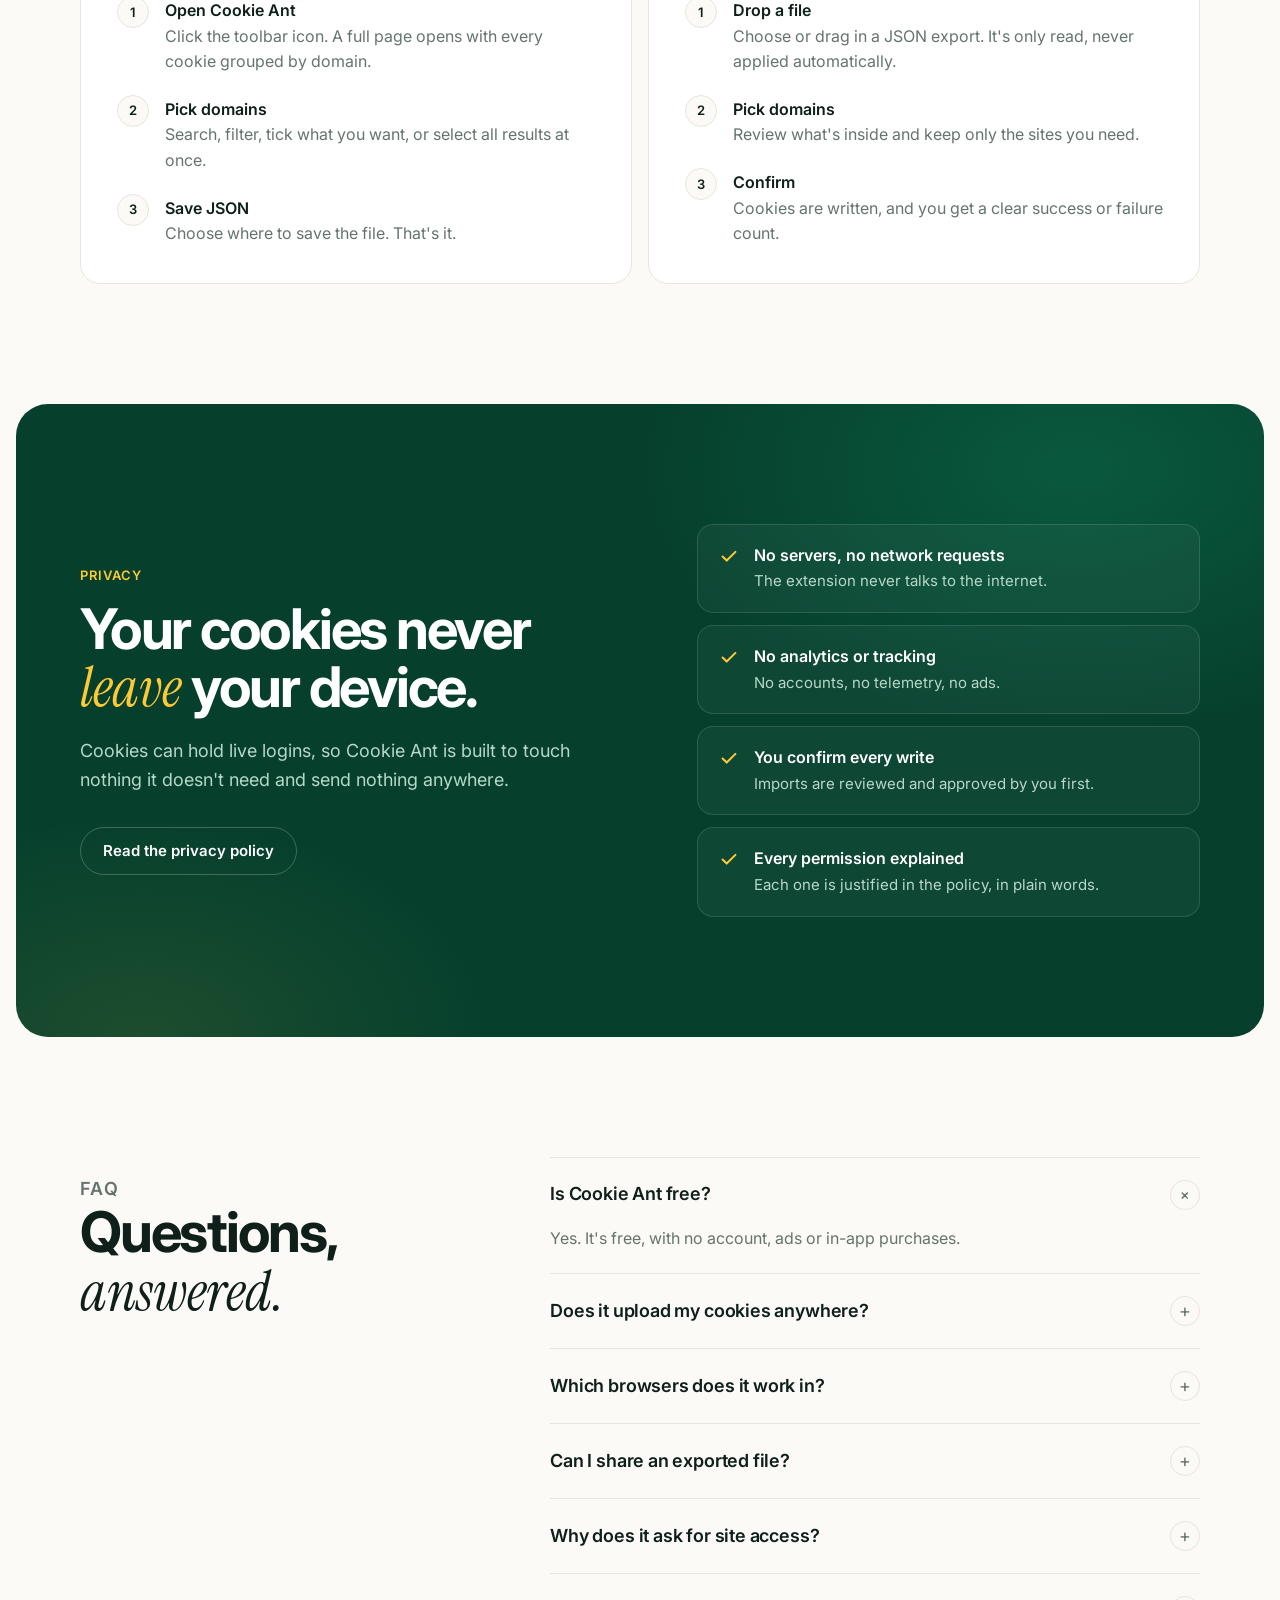
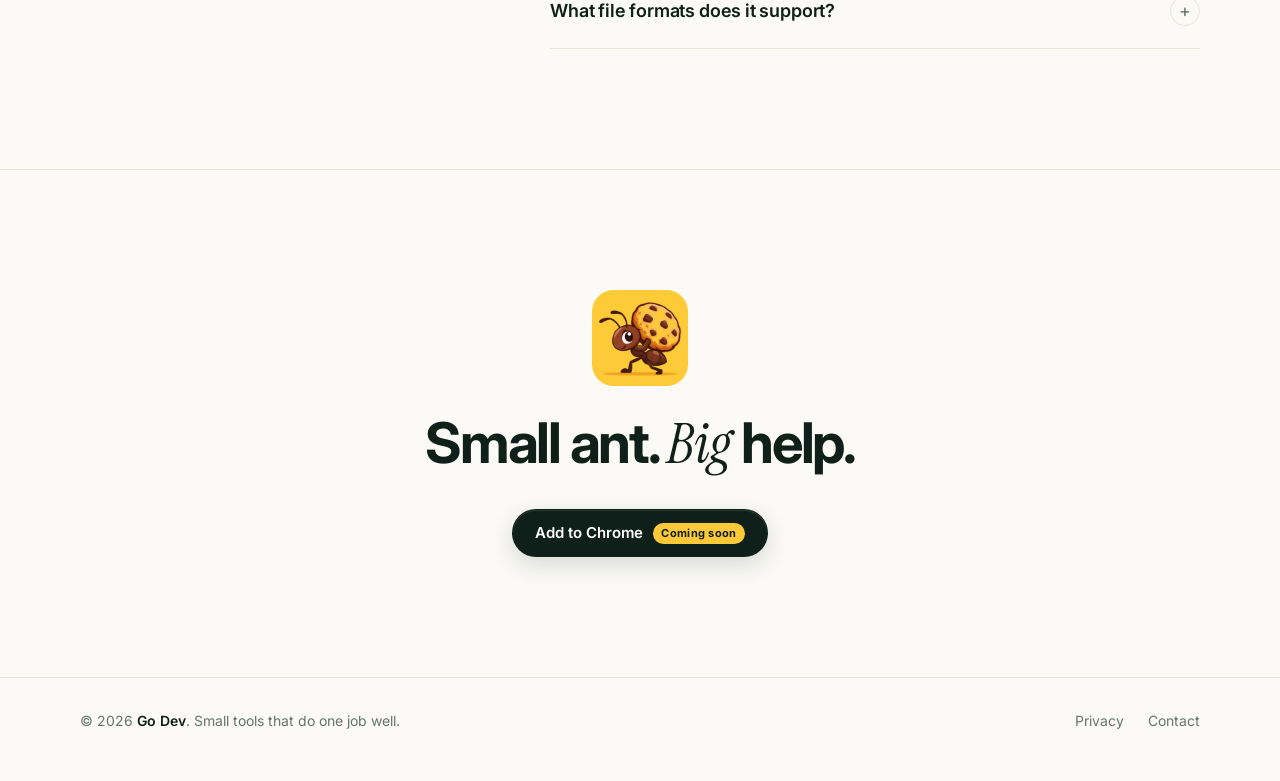
==== commit f7ab1e99: "Update privacy policy, FAQ and screenshots for Cookie Ant 1.5" ====
--- a/cookie-ant/index.html
+++ b/cookie-ant/index.html
@@ -117,7 +117,7 @@
               <div class="row"><b>Store ID · Partition key</b></div>
             </div>
             <h3>Faithful round-trips</h3>
-            <p>Keeps every attribute Chrome allows, and reads plain cookie JSON arrays too.</p>
+            <p>Keeps every attribute Chrome allows. Works with JSON and the cookies.txt format used by curl, wget and yt-dlp.</p>
           </article>
         </div>
       </div>
@@ -178,8 +178,8 @@
           <details><summary>Does it upload my cookies anywhere?</summary><p>No. Everything happens inside your browser. The extension makes no network requests, and the only file it creates is the export you choose to save.</p></details>
           <details><summary>Which browsers does it work in?</summary><p>Google Chrome, plus Chromium-based browsers that install from the Chrome Web Store, such as Microsoft Edge, Brave and Opera.</p></details>
           <details><summary>Can I share an exported file?</summary><p>Please don't. Exported cookies can contain active login sessions, so anyone with the file may be able to sign in as you. Keep exports private and delete them when you're done.</p></details>
-          <details><summary>Why does it need access to all sites?</summary><p>Chrome only lets an extension read or write cookies for sites it has access to. You decide which sites to export or import, so it needs access to all of them. It never reads page content or injects scripts.</p></details>
-          <details><summary>What file format does it use?</summary><p>A readable JSON file. Imports also accept plain JSON arrays of cookies from other tools.</p></details>
+          <details><summary>Why does it ask for site access?</summary><p>Chrome only lets an extension read or write cookies for sites it has access to. Cookie Ant installs with no site access at all and asks only when you first use it, for just the current site or for all sites. It never reads page content or injects scripts, and you can revoke access anytime.</p></details>
+          <details><summary>What file formats does it support?</summary><p>Readable JSON and the classic Netscape cookies.txt format used by curl, wget and yt-dlp, for both export and import. Plain JSON arrays of cookies from other tools work too. You can also copy the current page's cookies as a Cookie header or a ready-to-run curl command.</p></details>
         </div>
       </div>
     </section>
